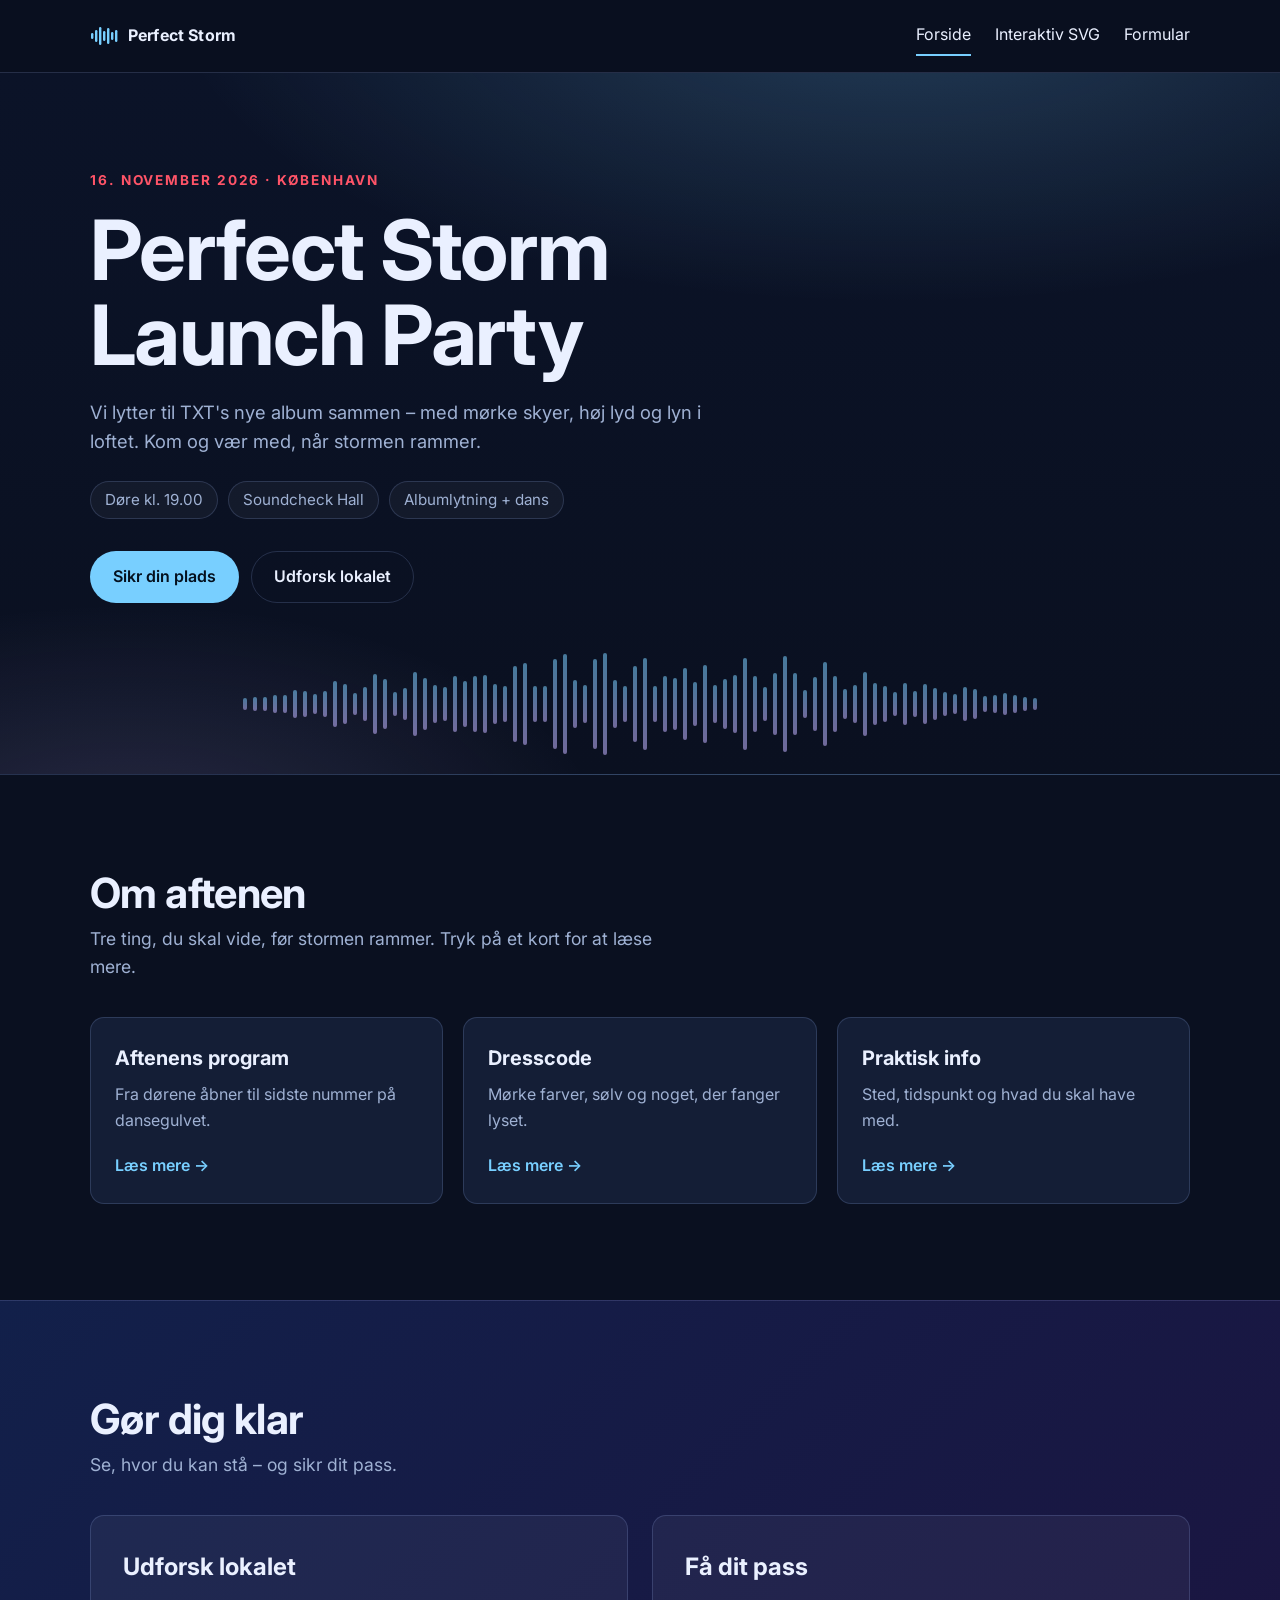
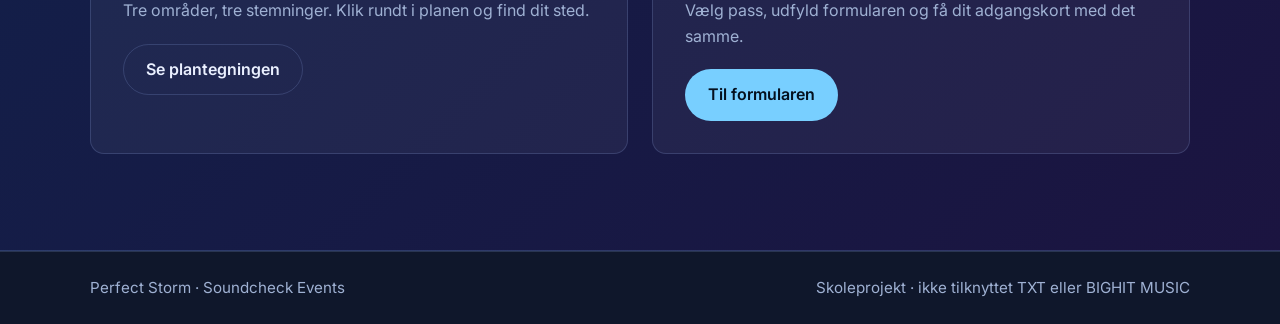
==== Main_file/index.html @ 6b2913b9 "Actual stuff" ====
<!doctype html>
<html lang="da">
  <head>
    <meta charset="utf-8" />
    <meta name="viewport" content="width=device-width, initial-scale=1" />
    <title>Forside | Perfect Storm Launch Party</title>
    <meta name="description" content="Launch party for TXT's nye album PERFECT STORM – med albumlytning, lys og dans." />
    <link rel="preconnect" href="https://fonts.googleapis.com" />
    <link rel="preconnect" href="https://fonts.gstatic.com" crossorigin />
    <link href="https://fonts.googleapis.com/css2?family=Inter:wght@400;500;600;700;800&display=swap" rel="stylesheet" />
    <link rel="stylesheet" href="css/style.css" />
    <script src="js/config.js" defer></script>
    <script src="js/components.js" defer></script>
    <script src="js/forside.js" defer></script>
  </head>
  <body data-page="forside">
    <div id="site-header"></div>

    <main id="main">
      <!-- Hero (fuld bredde) -->
      <section class="hero" aria-labelledby="hero-title">
        <div class="container hero-inner">
          <p class="eyebrow">16. november 2026 · København</p>
          <h1 id="hero-title">Perfect Storm<br />Launch Party</h1>
          <p class="lead">Vi lytter til TXT's nye album sammen – med mørke skyer, høj lyd og lyn i loftet. Kom og vær med, når stormen rammer.</p>
          <ul class="chips">
            <li>Døre kl. 19.00</li>
            <li>Soundcheck Hall</li>
            <li>Albumlytning + dans</li>
          </ul>
          <div class="hero-actions">
            <a class="btn btn-primary" href="formular.html">Sikr din plads</a>
            <a class="btn btn-ghost" href="svg.html">Udforsk lokalet</a>
          </div>
        </div>
        <div class="hero-wave" aria-hidden="true"></div>
      </section>

      <!-- Section med popup-artikler -->
      <section class="section" aria-labelledby="about-title">
        <div class="container">
          <div class="section-head">
            <h2 id="about-title">Om aftenen</h2>
            <p class="sub">Tre ting, du skal vide, før stormen rammer. Tryk på et kort for at læse mere.</p>
          </div>
          <div class="cards">
            <button class="card" type="button" data-popup="popup-program" aria-haspopup="dialog">
              <h3>Aftenens program</h3>
              <p>Fra dørene åbner til sidste nummer på dansegulvet.</p>
              <span class="more">Læs mere →</span>
            </button>
            <button class="card" type="button" data-popup="popup-dresscode" aria-haspopup="dialog">
              <h3>Dresscode</h3>
              <p>Mørke farver, sølv og noget, der fanger lyset.</p>
              <span class="more">Læs mere →</span>
            </button>
            <button class="card" type="button" data-popup="popup-praktisk" aria-haspopup="dialog">
              <h3>Praktisk info</h3>
              <p>Sted, tidspunkt og hvad du skal have med.</p>
              <span class="more">Læs mere →</span>
            </button>
          </div>
        </div>
      </section>

      <!-- Teaser til SVG og formular (fuld bredde) -->
      <section class="section band" aria-labelledby="teaser-title">
        <div class="container">
          <div class="section-head">
            <h2 id="teaser-title">Gør dig klar</h2>
            <p class="sub">Se, hvor du kan stå – og sikr dit pass.</p>
          </div>
          <div class="teasers">
            <article class="teaser">
              <h3>Udforsk lokalet</h3>
              <p>Tre områder, tre stemninger. Klik rundt i planen og find dit sted.</p>
              <a class="btn btn-ghost" href="svg.html">Se plantegningen</a>
            </article>
            <article class="teaser">
              <h3>Få dit pass</h3>
              <p>Vælg pass, udfyld formularen og få dit adgangskort med det samme.</p>
              <a class="btn btn-primary" href="formular.html">Til formularen</a>
            </article>
          </div>
        </div>
      </section>
    </main>

    <div id="site-footer"></div>

    <!-- Popup-artikler -->
    <dialog class="popup" id="popup-program" aria-labelledby="popup-program-title">
      <div class="popup-body">
        <button class="popup-close" type="button" data-close aria-label="Luk">×</button>
        <article>
          <p class="eyebrow">Artikel</p>
          <h2 id="popup-program-title">Aftenens program</h2>
          <p>Vi starter roligt og slutter med bas i brystkassen.</p>
          <ul class="timeline">
            <li><time>19.00</time><span>Dørene åbner. Velkomstdrik og billeder ved fotovæggen.</span></li>
            <li><time>20.00</time><span>Lyset går ned, og vi spiller hele albummet fra start til slut.</span></li>
            <li><time>21.15</time><span>Dansegulvet åbner med sange fra hele TXT-universet.</span></li>
            <li><time>23.00</time><span>Sidste nummer. Tak for i aften.</span></li>
          </ul>
        </article>
      </div>
    </dialog>

    <dialog class="popup" id="popup-dresscode" aria-labelledby="popup-dresscode-title">
      <div class="popup-body">
        <button class="popup-close" type="button" data-close aria-label="Luk">×</button>
        <article>
          <p class="eyebrow">Artikel</p>
          <h2 id="popup-dresscode-title">Dresscode: stormvejr</h2>
          <p>Der er ingen strenge regler, men aftenens stemning er mørk, blå og lidt uhyggelig-smuk.</p>
          <ul class="facts">
            <li>Farver: natblå, sort, sølv, lilla og hvide detaljer.</li>
            <li>Ting, der fanger lyset: glitter, metal, lak eller lyse stoffer.</li>
            <li>Fjer, vinger eller en glorie er meget velkomne.</li>
            <li>Vælg tøj og sko, du kan danse i.</li>
          </ul>
        </article>
      </div>
    </dialog>

    <dialog class="popup" id="popup-praktisk" aria-labelledby="popup-praktisk-title">
      <div class="popup-body">
        <button class="popup-close" type="button" data-close aria-label="Luk">×</button>
        <article>
          <p class="eyebrow">Artikel</p>
          <h2 id="popup-praktisk-title">Praktisk info</h2>
          <ul class="facts">
            <li><strong>Hvornår:</strong> 16. november 2026, døre kl. 19.00.</li>
            <li><strong>Hvor:</strong> Soundcheck Hall, København.</li>
            <li><strong>Adgang:</strong> Du skal bruge dit pass. Få det i <a class="text-link" href="formular.html">formularen</a>, og vis det på skærmen eller print det.</li>
            <li><strong>Gæster:</strong> Du kan tage op til tre venner med på samme pass.</li>
          </ul>
        </article>
      </div>
    </dialog>
  </body>
</html>
---- Main_file/css/style.css ----
/* Perfect Storm Launch Party – Tema 4
   Farver og mål ligger som variabler øverst, så du nemt kan ændre dem. */

:root {
  --bg: #0a1020;
  --bg-soft: #0f172b;
  --surface: #141e36;
  --surface-2: #1a2745;
  --line: rgba(160, 190, 255, 0.18);
  --text: #eaf0ff;
  --muted: #9fb1d3;
  --accent: #78cfff;
  --accent-ink: #04101e;
  --lilac: #c4b2ff;
  --red: #ff5468;
  --radius: 14px;
  --max: 1100px;
  --gutter: clamp(20px, 5vw, 40px);
  --font: "Inter", system-ui, -apple-system, "Segoe UI", Roboto, sans-serif;
}

*,
*::before,
*::after { box-sizing: border-box; }

[hidden] { display: none !important; }

html { scroll-behavior: smooth; }

body {
  margin: 0;
  min-height: 100vh;
  display: flex;
  flex-direction: column;
  background: var(--bg);
  color: var(--text);
  font-family: var(--font);
  line-height: 1.6;
  -webkit-font-smoothing: antialiased;
}

body:has(dialog[open]) { overflow: hidden; }

main { flex: 1; }
svg { display: block; }
a { color: inherit; }

:focus-visible {
  outline: 3px solid var(--lilac);
  outline-offset: 3px;
}

.container {
  width: min(100% - 2 * var(--gutter), var(--max));
  margin-inline: auto;
}

.skip-link {
  position: absolute;
  left: -999px;
  top: 8px;
  z-index: 100;
  padding: 8px 14px;
  border-radius: 8px;
  background: var(--accent);
  color: var(--accent-ink);
  font-weight: 600;
}
.skip-link:focus { left: 8px; }

/* ---------- Header ---------- */

.site-header {
  position: sticky;
  top: 0;
  z-index: 50;
  background: rgba(10, 16, 32, 0.86);
  backdrop-filter: blur(10px);
  -webkit-backdrop-filter: blur(10px);
  border-bottom: 1px solid var(--line);
}

.header-inner {
  display: flex;
  align-items: center;
  justify-content: space-between;
  gap: 16px;
  min-height: 72px;
}

.brand {
  display: flex;
  align-items: center;
  gap: 10px;
  font-weight: 700;
  letter-spacing: 0.01em;
  text-decoration: none;
}
.brand-mark { width: 28px; height: 20px; color: var(--accent); }

.site-nav ul {
  display: flex;
  gap: 24px;
  margin: 0;
  padding: 0;
  list-style: none;
}
.site-nav a {
  display: inline-block;
  padding: 6px 0;
  border-bottom: 2px solid transparent;
  text-decoration: none;
}
.site-nav a:hover { border-color: var(--line); }
.site-nav a[aria-current="page"] { border-color: var(--accent); }

.menu-btn {
  display: none;
  padding: 8px 16px;
  border: 1px solid var(--line);
  border-radius: 8px;
  background: var(--surface);
  color: var(--text);
  font: inherit;
  cursor: pointer;
}

@media (max-width: 720px) {
  .menu-btn { display: inline-flex; }
  .site-nav {
    display: none;
    position: absolute;
    top: 100%;
    left: 0;
    right: 0;
    padding: 8px var(--gutter) 16px;
    background: var(--bg-soft);
    border-bottom: 1px solid var(--line);
  }
  .site-header[data-open="true"] .site-nav { display: block; }
  .site-nav ul { flex-direction: column; gap: 0; }
  .site-nav a { display: block; padding: 12px 0; }
}

/* ---------- Footer ---------- */

.site-footer {
  padding-block: 24px;
  border-top: 1px solid var(--line);
  background: var(--bg-soft);
  color: var(--muted);
  font-size: 0.95rem;
}
.footer-inner {
  display: flex;
  flex-wrap: wrap;
  justify-content: space-between;
  gap: 8px 24px;
}

/* ---------- Knapper ---------- */

.btn {
  display: inline-flex;
  align-items: center;
  gap: 8px;
  padding: 12px 22px;
  border: 1px solid transparent;
  border-radius: 999px;
  font: inherit;
  font-weight: 600;
  text-decoration: none;
  cursor: pointer;
  transition: transform 0.15s, background 0.15s;
}
.btn-primary { background: var(--accent); color: var(--accent-ink); }
.btn-primary:hover { background: #9fdcff; transform: translateY(-1px); }
.btn-ghost { border-color: var(--line); background: transparent; color: var(--text); }
.btn-ghost:hover { background: rgba(255, 255, 255, 0.06); }

.text-link {
  color: var(--accent);
  font-weight: 600;
  text-decoration: none;
  border-bottom: 1px solid transparent;
}
.text-link:hover { border-color: currentColor; }

.eyebrow {
  margin: 0 0 16px;
  color: var(--red);
  font-size: 0.85rem;
  font-weight: 700;
  letter-spacing: 0.14em;
  text-transform: uppercase;
}

/* ---------- Hero (fuld bredde) ---------- */

.hero {
  position: relative;
  display: grid;
  align-items: center;
  min-height: min(78vh, 720px);
  overflow: hidden;
  border-bottom: 1px solid var(--line);
  background:
    radial-gradient(1200px 500px at 70% -10%, rgba(120, 207, 255, 0.22), transparent 60%),
    radial-gradient(800px 400px at 10% 110%, rgba(196, 178, 255, 0.16), transparent 60%),
    linear-gradient(180deg, #0b1328 0%, #0a1020 100%);
}
.hero-inner { position: relative; z-index: 1; padding-block: 96px 170px; }
.hero h1 {
  margin: 0 0 20px;
  font-size: clamp(2.6rem, 7vw, 5.2rem);
  line-height: 1.02;
  letter-spacing: -0.02em;
}
.hero .lead {
  max-width: 52ch;
  margin: 0 0 24px;
  color: var(--muted);
  font-size: 1.15rem;
}
.chips {
  display: flex;
  flex-wrap: wrap;
  gap: 10px;
  margin: 0 0 32px;
  padding: 0;
  list-style: none;
}
.chips li {
  padding: 6px 14px;
  border: 1px solid var(--line);
  border-radius: 999px;
  background: rgba(255, 255, 255, 0.04);
  color: var(--muted);
  font-size: 0.95rem;
}
.hero-actions { display: flex; flex-wrap: wrap; gap: 12px; }

.hero-wave {
  position: absolute;
  inset: auto 0 0 0;
  height: 140px;
  display: flex;
  align-items: center;
  justify-content: center;
  gap: 6px;
  overflow: hidden;
  opacity: 0.55;
  -webkit-mask-image: linear-gradient(90deg, transparent, #000 20%, #000 80%, transparent);
  mask-image: linear-gradient(90deg, transparent, #000 20%, #000 80%, transparent);
}
.hero-wave span {
  flex: none;
  width: 4px;
  height: var(--h);
  border-radius: 4px;
  background: linear-gradient(180deg, var(--accent), var(--lilac));
  animation: pulse 2.4s ease-in-out infinite;
  animation-delay: var(--d);
}
@keyframes pulse {
  0%, 100% { transform: scaleY(0.55); }
  50% { transform: scaleY(1); }
}

@media (prefers-reduced-motion: reduce) {
  html { scroll-behavior: auto; }
  .hero-wave span { animation: none; }
  .btn, .card { transition: none; }
}

/* ---------- Sektioner og kort ---------- */

.section { padding-block: clamp(56px, 9vw, 96px); }
.section-head { max-width: 60ch; margin-bottom: 36px; }
.section h2 {
  margin: 0 0 8px;
  font-size: clamp(1.8rem, 4vw, 2.6rem);
  line-height: 1.1;
  letter-spacing: -0.015em;
}
.section .sub { margin: 0; color: var(--muted); font-size: 1.1rem; }

.cards {
  display: grid;
  grid-template-columns: repeat(auto-fit, minmax(240px, 1fr));
  gap: 20px;
}
.card {
  display: flex;
  flex-direction: column;
  gap: 8px;
  padding: 24px;
  border: 1px solid var(--line);
  border-radius: var(--radius);
  background: var(--surface);
  color: inherit;
  font: inherit;
  text-align: left;
  cursor: pointer;
  transition: border-color 0.2s, transform 0.2s, background 0.2s;
}
.card:hover { border-color: var(--accent); background: var(--surface-2); transform: translateY(-3px); }
.card h3 { margin: 0; font-size: 1.25rem; }
.card p { margin: 0; color: var(--muted); }
.card .more { margin-top: auto; padding-top: 12px; color: var(--accent); font-weight: 600; }

.band {
  border-block: 1px solid var(--line);
  background: linear-gradient(135deg, #12204a, #1b1440);
}
.teasers {
  display: grid;
  grid-template-columns: repeat(auto-fit, minmax(280px, 1fr));
  gap: 24px;
}
.teaser {
  display: flex;
  flex-direction: column;
  align-items: flex-start;
  gap: 12px;
  padding: 32px;
  border: 1px solid var(--line);
  border-radius: var(--radius);
  background: rgba(255, 255, 255, 0.05);
}
.teaser h3 { margin: 0; font-size: 1.5rem; }
.teaser p { margin: 0 0 8px; color: var(--muted); }

/* ---------- Popup-artikler ---------- */

dialog.popup {
  width: min(640px, calc(100% - 32px));
  max-height: min(86vh, 760px);
  padding: 0;
  overflow: auto;
  border: 1px solid var(--line);
  border-radius: 18px;
  background: var(--surface);
  color: var(--text);
  box-shadow: 0 30px 80px rgba(0, 0, 0, 0.6);
}
dialog.popup::backdrop {
  background: rgba(3, 7, 18, 0.7);
  backdrop-filter: blur(4px);
}
.popup-body { position: relative; padding: clamp(24px, 5vw, 40px); }
.popup-body h2 { margin: 0 0 12px; font-size: 1.9rem; line-height: 1.15; }
.popup-body p { color: var(--muted); }
.popup-close {
  position: absolute;
  top: 14px;
  right: 14px;
  width: 40px;
  height: 40px;
  border: 1px solid var(--line);
  border-radius: 50%;
  background: var(--bg-soft);
  color: var(--text);
  font-size: 1.4rem;
  line-height: 1;
  cursor: pointer;
}
.popup-close:hover { border-color: var(--accent); }

.timeline { display: grid; gap: 12px; margin: 20px 0 0; padding: 0; list-style: none; }
.timeline li { display: grid; grid-template-columns: 72px 1fr; gap: 12px; }
.timeline time { color: var(--accent); font-weight: 700; }
.facts { margin: 16px 0 0; padding-left: 20px; color: var(--muted); }
.facts li { margin-bottom: 6px; }

/* ---------- Undersider ---------- */

.page { padding-block: 56px 96px; }
.page h1 { margin: 0 0 12px; font-size: clamp(2rem, 5vw, 3rem); letter-spacing: -0.02em; }
.page .intro { max-width: 60ch; margin: 0; color: var(--muted); }

.split {
  display: grid;
  grid-template-columns: minmax(0, 1fr) minmax(0, 1.5fr);
  gap: 48px;
  align-items: start;
}
@media (max-width: 860px) { .split { grid-template-columns: 1fr; gap: 28px; } }

/* ---------- Interaktiv SVG ---------- */

.explore {
  display: grid;
  grid-template-columns: minmax(0, 2fr) minmax(0, 1fr);
  gap: 32px;
  align-items: start;
  margin-top: 32px;
}
@media (max-width: 900px) { .explore { grid-template-columns: 1fr; } }

.svg-panel {
  padding: 16px;
  border: 1px solid var(--line);
  border-radius: var(--radius);
  background: var(--bg-soft);
}
.svg-panel svg { width: 100%; height: auto; }
.map-hint { margin: 12px 4px 0; color: var(--muted); font-size: 0.95rem; }

.room { fill: rgba(255, 255, 255, 0.03); stroke: var(--line); stroke-width: 2; }
.decor { fill: none; stroke: rgba(160, 190, 255, 0.35); stroke-width: 1.5; }
.decor-label { fill: var(--muted); font: 500 13px var(--font); }

.zone { cursor: pointer; outline: none; }
.zone .shape {
  fill: rgba(120, 207, 255, 0.1);
  stroke: rgba(120, 207, 255, 0.55);
  stroke-width: 2;
  transition: fill 0.2s, stroke 0.2s, stroke-width 0.2s;
}
.zone .ring {
  fill: none;
  stroke: rgba(160, 190, 255, 0.3);
  stroke-dasharray: 6 8;
  pointer-events: none;
}
.zone text { fill: var(--text); font: 700 18px var(--font); pointer-events: none; }
.zone .zone-sub { fill: var(--muted); font-weight: 400; font-size: 13px; }
.zone:hover .shape,
.zone.is-hover .shape { fill: rgba(120, 207, 255, 0.25); }
.zone.is-active .shape { fill: rgba(255, 84, 104, 0.28); stroke: var(--red); stroke-width: 3; }
.zone:focus-visible .shape { stroke: var(--lilac); stroke-width: 4; }

.accordion {
  padding: 20px;
  border: 1px solid var(--line);
  border-radius: var(--radius);
  background: var(--surface);
}
.accordion > h2 { margin: 0 0 12px; font-size: 1.5rem; }
.acc-item {
  margin-top: 10px;
  overflow: hidden;
  border: 1px solid var(--line);
  border-radius: 10px;
  background: var(--bg-soft);
}
.acc-item.is-open,
.acc-item.is-hover { border-color: var(--accent); }
.acc-head { margin: 0; font-size: 1rem; }
.acc-btn {
  display: flex;
  align-items: center;
  justify-content: space-between;
  gap: 12px;
  width: 100%;
  padding: 16px 18px;
  border: 0;
  background: none;
  color: inherit;
  font: inherit;
  font-weight: 700;
  text-align: left;
  cursor: pointer;
}
.acc-btn::after { content: "+"; color: var(--accent); font-size: 1.4rem; line-height: 1; }
.acc-btn[aria-expanded="true"]::after { content: "–"; }
.acc-panel { padding: 0 18px 18px; color: var(--muted); }
.acc-panel p { margin: 0 0 12px; }

/* ---------- Formular ---------- */

.form-card {
  padding: clamp(20px, 4vw, 32px);
  border: 1px solid var(--line);
  border-radius: var(--radius);
  background: var(--surface);
}
.field { display: grid; gap: 6px; margin-bottom: 20px; }
label, legend { font-weight: 600; }
legend { padding: 0; }
input[type="text"],
input[type="email"],
select {
  width: 100%;
  padding: 12px 14px;
  border: 1px solid var(--line);
  border-radius: 10px;
  background: var(--bg-soft);
  color: var(--text);
  font: inherit;
}
input[aria-invalid="true"] { border-color: var(--red); }
input:focus-visible,
select:focus-visible { outline: 3px solid var(--lilac); outline-offset: 1px; }

fieldset { margin: 0 0 20px; padding: 0; border: 0; }
.pass-options { display: grid; gap: 10px; margin-top: 8px; }
.pass-option { position: relative; display: block; font-weight: 400; }
.pass-option input { position: absolute; inset: 0; margin: 0; opacity: 0; cursor: pointer; }
.pass-box {
  display: block;
  padding: 14px 16px;
  border: 1px solid var(--line);
  border-radius: 12px;
  background: var(--bg-soft);
  transition: border-color 0.2s, background 0.2s;
}
.pass-box strong { display: block; }
.pass-box small { color: var(--muted); font-size: 0.95rem; }
.pass-option:hover .pass-box { border-color: rgba(120, 207, 255, 0.5); }
.pass-option input:checked + .pass-box { border-color: var(--accent); background: rgba(120, 207, 255, 0.1); }
.pass-option input:focus-visible + .pass-box { outline: 3px solid var(--lilac); outline-offset: 2px; }

.error { min-height: 1.2em; margin: 0; color: #ff9aa6; font-size: 0.9rem; }
.form-note { margin: 16px 0 0; color: var(--muted); font-size: 0.9rem; }

/* ---------- Opsamling: passet ---------- */

.ticket {
  position: relative;
  display: grid;
  grid-template-columns: 1fr 200px;
  overflow: hidden;
  border: 1px solid var(--line);
  border-radius: 20px;
  background: linear-gradient(135deg, #15244d, #1d1546);
}
.ticket::before,
.ticket::after {
  content: "";
  position: absolute;
  right: 188px;
  width: 24px;
  height: 24px;
  border-radius: 50%;
  background: var(--bg);
}
.ticket::before { top: -12px; }
.ticket::after { bottom: -12px; }
.ticket-main { padding: 32px; }
.ticket-title { margin: 0 0 20px; font-size: 1.8rem; line-height: 1.15; letter-spacing: -0.01em; }
.ticket-details { display: grid; grid-template-columns: repeat(2, minmax(0, 1fr)); gap: 16px 20px; margin: 0; }
.ticket-details dt { color: var(--muted); font-size: 0.8rem; letter-spacing: 0.08em; text-transform: uppercase; }
.ticket-details dd { margin: 0; font-weight: 600; overflow-wrap: anywhere; }
.ticket-stub {
  display: flex;
  flex-direction: column;
  align-items: center;
  justify-content: center;
  gap: 12px;
  padding: 24px;
  border-left: 2px dashed var(--line);
  background: rgba(0, 0, 0, 0.18);
}
.barcode { width: 100%; height: auto; color: var(--text); }
.ticket-code { font-family: ui-monospace, SFMono-Regular, Menlo, monospace; font-size: 0.95rem; letter-spacing: 0.08em; }
.ticket-actions { display: flex; flex-wrap: wrap; gap: 12px; margin-top: 24px; }

@media (max-width: 640px) {
  .ticket { grid-template-columns: 1fr; }
  .ticket::before, .ticket::after { display: none; }
  .ticket-stub { border-left: 0; border-top: 2px dashed var(--line); }
  .ticket-details { grid-template-columns: 1fr; }
}

.empty-state {
  padding: 28px;
  border: 1px dashed var(--line);
  border-radius: var(--radius);
  background: var(--surface);
}
.empty-state h2 { margin: 0 0 8px; }
.empty-state p { margin: 0 0 16px; color: var(--muted); }

/* ---------- Print ---------- */

@media print {
  :root { --bg: #fff; --text: #000; --muted: #333; --line: #000; }
  .site-header, .site-footer, .no-print, .skip-link { display: none !important; }
  body { background: #fff; color: #000; }
  .ticket { background: #fff; border-color: #000; }
  .ticket::before, .ticket::after { background: #fff; }
  .ticket-stub { background: #fff; }
}
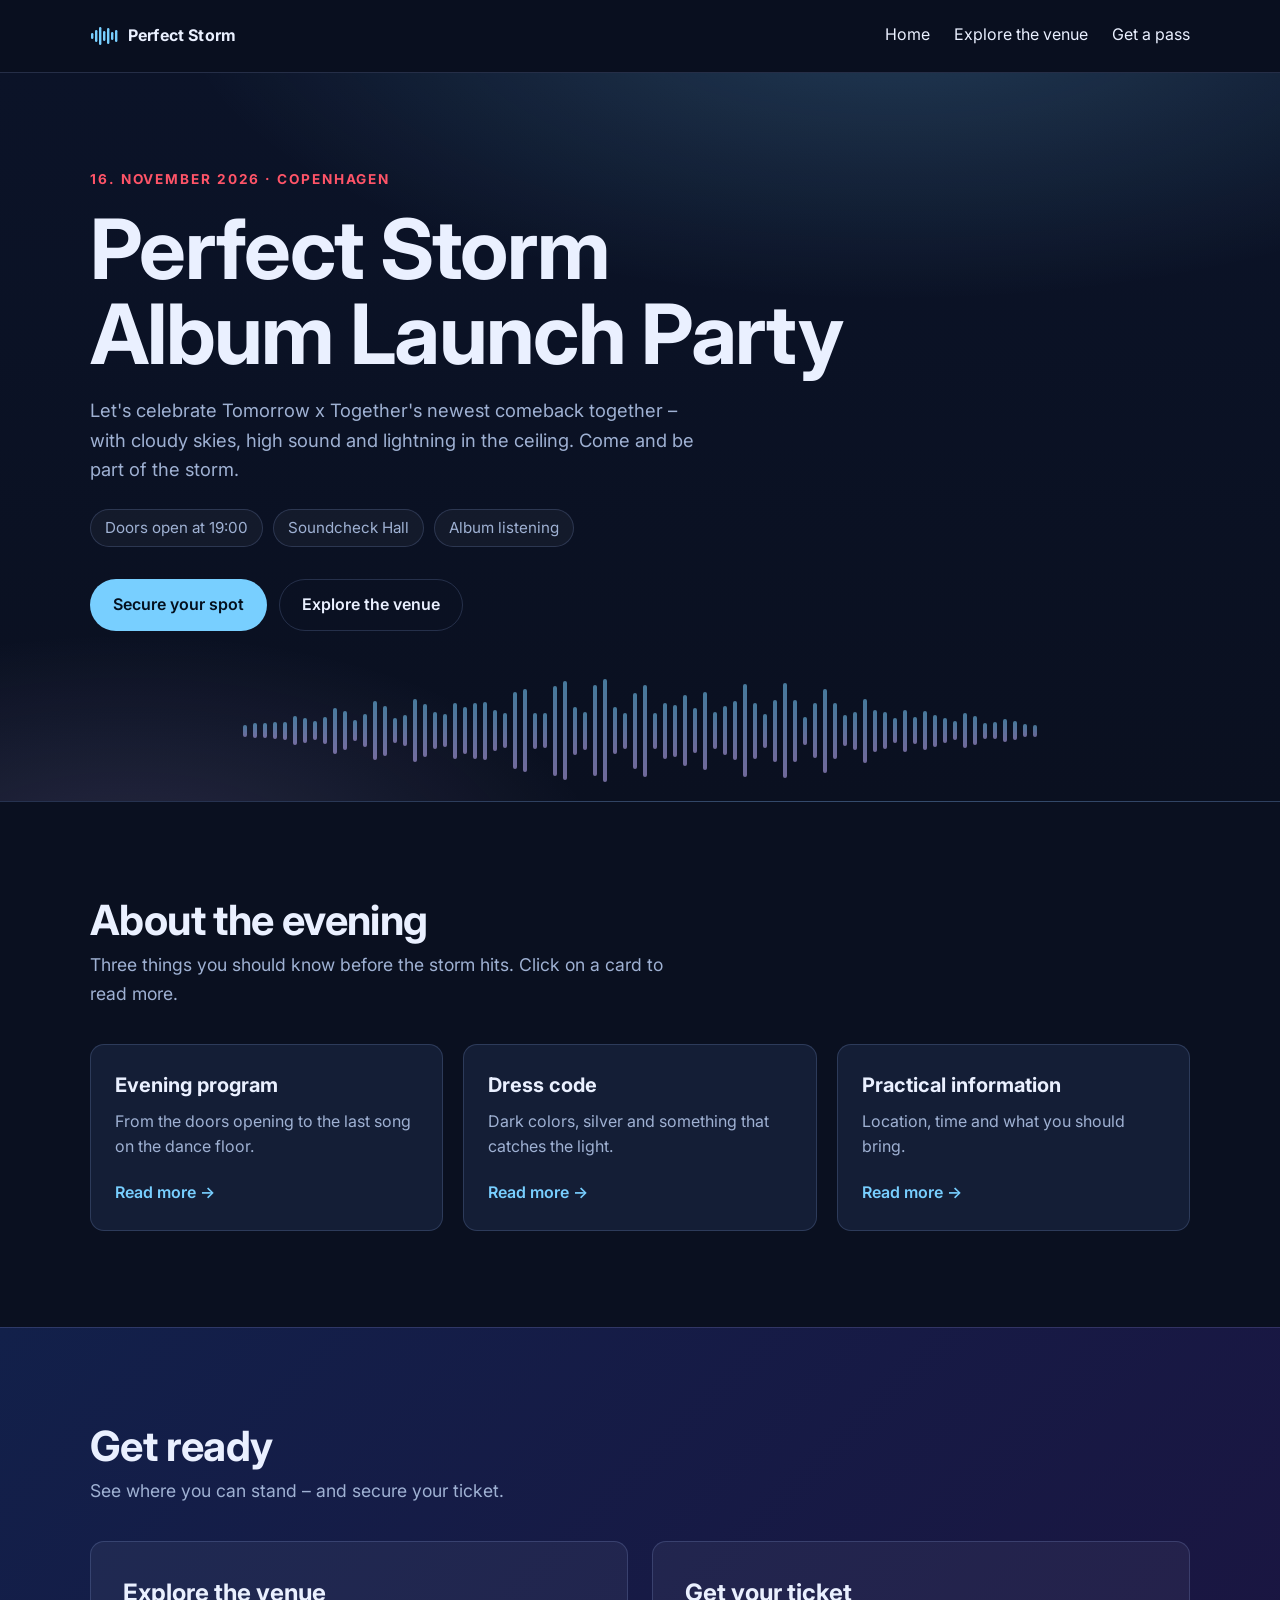
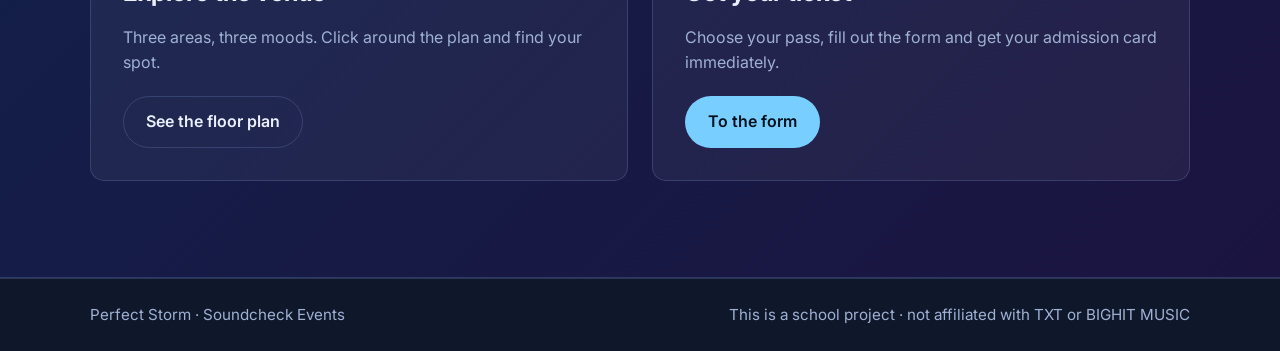
==== commit 7521293f: "Change to english text" ====
--- a/Main_file/index.html
+++ b/Main_file/index.html
@@ -1,9 +1,9 @@
 <!doctype html>
-<html lang="da">
+<html lang="en">
   <head>
     <meta charset="utf-8" />
     <meta name="viewport" content="width=device-width, initial-scale=1" />
-    <title>Forside | Perfect Storm Launch Party</title>
+    <title>Home | Perfect Storm Launch Party</title>
     <meta name="description" content="Launch party for TXT's nye album PERFECT STORM – med albumlytning, lys og dans." />
     <link rel="preconnect" href="https://fonts.googleapis.com" />
     <link rel="preconnect" href="https://fonts.gstatic.com" crossorigin />
@@ -17,69 +17,69 @@
     <div id="site-header"></div>
 
     <main id="main">
-      <!-- Hero (fuld bredde) -->
+      <!-- Hero -->
       <section class="hero" aria-labelledby="hero-title">
         <div class="container hero-inner">
-          <p class="eyebrow">16. november 2026 · København</p>
-          <h1 id="hero-title">Perfect Storm<br />Launch Party</h1>
-          <p class="lead">Vi lytter til TXT's nye album sammen – med mørke skyer, høj lyd og lyn i loftet. Kom og vær med, når stormen rammer.</p>
+          <p class="eyebrow">16. november 2026 · Copenhagen</p>
+          <h1 id="hero-title">Perfect Storm<br />Album Launch Party</h1>
+          <p class="lead">Let's celebrate Tomorrow x Together's newest comeback together – with cloudy skies, high sound and lightning in the ceiling. Come and be part of the storm.</p>
           <ul class="chips">
-            <li>Døre kl. 19.00</li>
+            <li>Doors open at 19:00</li>
             <li>Soundcheck Hall</li>
-            <li>Albumlytning + dans</li>
+            <li>Album listening</li>
           </ul>
           <div class="hero-actions">
-            <a class="btn btn-primary" href="formular.html">Sikr din plads</a>
-            <a class="btn btn-ghost" href="svg.html">Udforsk lokalet</a>
+            <a class="btn btn-primary" href="formular.html">Secure your spot</a>
+            <a class="btn btn-ghost" href="svg.html">Explore the venue</a>
           </div>
         </div>
         <div class="hero-wave" aria-hidden="true"></div>
       </section>
 
-      <!-- Section med popup-artikler -->
+      <!-- Section with popup-articles -->
       <section class="section" aria-labelledby="about-title">
         <div class="container">
           <div class="section-head">
-            <h2 id="about-title">Om aftenen</h2>
-            <p class="sub">Tre ting, du skal vide, før stormen rammer. Tryk på et kort for at læse mere.</p>
+            <h2 id="about-title">About the evening</h2>
+            <p class="sub">Three things you should know before the storm hits. Click on a card to read more.</p>
           </div>
           <div class="cards">
             <button class="card" type="button" data-popup="popup-program" aria-haspopup="dialog">
-              <h3>Aftenens program</h3>
-              <p>Fra dørene åbner til sidste nummer på dansegulvet.</p>
-              <span class="more">Læs mere →</span>
+              <h3>Evening program</h3>
+              <p>From the doors opening to the last song on the dance floor.</p>
+              <span class="more">Read more →</span>
             </button>
             <button class="card" type="button" data-popup="popup-dresscode" aria-haspopup="dialog">
-              <h3>Dresscode</h3>
-              <p>Mørke farver, sølv og noget, der fanger lyset.</p>
-              <span class="more">Læs mere →</span>
+              <h3>Dress code</h3>
+              <p>Dark colors, silver and something that catches the light.</p>
+              <span class="more">Read more →</span>
             </button>
             <button class="card" type="button" data-popup="popup-praktisk" aria-haspopup="dialog">
-              <h3>Praktisk info</h3>
-              <p>Sted, tidspunkt og hvad du skal have med.</p>
-              <span class="more">Læs mere →</span>
+              <h3>Practical information</h3>
+              <p>Location, time and what you should bring.</p>
+              <span class="more">Read more →</span>
             </button>
           </div>
         </div>
       </section>
 
-      <!-- Teaser til SVG og formular (fuld bredde) -->
+      <!-- Teaser for the SVG -->
       <section class="section band" aria-labelledby="teaser-title">
         <div class="container">
           <div class="section-head">
-            <h2 id="teaser-title">Gør dig klar</h2>
-            <p class="sub">Se, hvor du kan stå – og sikr dit pass.</p>
+            <h2 id="teaser-title">Get ready</h2>
+            <p class="sub">See where you can stand – and secure your ticket.</p>
           </div>
           <div class="teasers">
             <article class="teaser">
-              <h3>Udforsk lokalet</h3>
-              <p>Tre områder, tre stemninger. Klik rundt i planen og find dit sted.</p>
-              <a class="btn btn-ghost" href="svg.html">Se plantegningen</a>
+              <h3>Explore the venue</h3>
+              <p>Three areas, three moods. Click around the plan and find your spot.</p>
+              <a class="btn btn-ghost" href="svg.html">See the floor plan</a>
             </article>
             <article class="teaser">
-              <h3>Få dit pass</h3>
-              <p>Vælg pass, udfyld formularen og få dit adgangskort med det samme.</p>
-              <a class="btn btn-primary" href="formular.html">Til formularen</a>
+              <h3>Get your ticket</h3>
+              <p>Choose your pass, fill out the form and get your admission card immediately.</p>
+              <a class="btn btn-primary" href="formular.html">To the form</a>
             </article>
           </div>
         </div>
@@ -88,19 +88,19 @@
 
     <div id="site-footer"></div>
 
-    <!-- Popup-artikler -->
+    <!-- Popup -->
     <dialog class="popup" id="popup-program" aria-labelledby="popup-program-title">
       <div class="popup-body">
-        <button class="popup-close" type="button" data-close aria-label="Luk">×</button>
+        <button class="popup-close" type="button" data-close aria-label="Close">×</button>
         <article>
-          <p class="eyebrow">Artikel</p>
-          <h2 id="popup-program-title">Aftenens program</h2>
-          <p>Vi starter roligt og slutter med bas i brystkassen.</p>
+          <p class="eyebrow">Article</p>
+          <h2 id="popup-program-title">Evening program</h2>
+          <p>We start gently and end with bass in the chest.</p>
           <ul class="timeline">
-            <li><time>19.00</time><span>Dørene åbner. Velkomstdrik og billeder ved fotovæggen.</span></li>
-            <li><time>20.00</time><span>Lyset går ned, og vi spiller hele albummet fra start til slut.</span></li>
-            <li><time>21.15</time><span>Dansegulvet åbner med sange fra hele TXT-universet.</span></li>
-            <li><time>23.00</time><span>Sidste nummer. Tak for i aften.</span></li>
+            <li><time>19.00</time><span>The doors open. Welcome drink and pictures by the photo wall.</span></li>
+            <li><time>20.00</time><span>The lights go down, and we play the entire album from start to finish.</span></li>
+            <li><time>21.15</time><span>The dance floor opens with songs from the entire TXT universe.</span></li>
+            <li><time>23.00</time><span>The last song. Thank you for tonight.</span></li>
           </ul>
         </article>
       </div>
@@ -108,16 +108,16 @@
 
     <dialog class="popup" id="popup-dresscode" aria-labelledby="popup-dresscode-title">
       <div class="popup-body">
-        <button class="popup-close" type="button" data-close aria-label="Luk">×</button>
+        <button class="popup-close" type="button" data-close aria-label="Close">×</button>
         <article>
-          <p class="eyebrow">Artikel</p>
-          <h2 id="popup-dresscode-title">Dresscode: stormvejr</h2>
-          <p>Der er ingen strenge regler, men aftenens stemning er mørk, blå og lidt uhyggelig-smuk.</p>
+          <p class="eyebrow">Article</p>
+          <h2 id="popup-dresscode-title">Dresscode: Stormy</h2>
+          <p>There are no strict rules, but the evening's atmosphere is dark, blue and slightly eerie.</p>
           <ul class="facts">
-            <li>Farver: natblå, sort, sølv, lilla og hvide detaljer.</li>
-            <li>Ting, der fanger lyset: glitter, metal, lak eller lyse stoffer.</li>
-            <li>Fjer, vinger eller en glorie er meget velkomne.</li>
-            <li>Vælg tøj og sko, du kan danse i.</li>
+            <li>Colors: midnight blue, black, silver, purple and white details.</li>
+            <li>Things that catch the light: glitter, metal, lacquer or light fabrics.</li>
+            <li>Feathers, wings or a tiara are very welcome.</li>
+            <li>Choose clothes and shoes you can dance in.</li>
           </ul>
         </article>
       </div>
@@ -125,15 +125,15 @@
 
     <dialog class="popup" id="popup-praktisk" aria-labelledby="popup-praktisk-title">
       <div class="popup-body">
-        <button class="popup-close" type="button" data-close aria-label="Luk">×</button>
+        <button class="popup-close" type="button" data-close aria-label="Close">×</button>
         <article>
-          <p class="eyebrow">Artikel</p>
-          <h2 id="popup-praktisk-title">Praktisk info</h2>
+          <p class="eyebrow">Article</p>
+          <h2 id="popup-praktisk-title">Practical information</h2>
           <ul class="facts">
-            <li><strong>Hvornår:</strong> 16. november 2026, døre kl. 19.00.</li>
-            <li><strong>Hvor:</strong> Soundcheck Hall, København.</li>
-            <li><strong>Adgang:</strong> Du skal bruge dit pass. Få det i <a class="text-link" href="formular.html">formularen</a>, og vis det på skærmen eller print det.</li>
-            <li><strong>Gæster:</strong> Du kan tage op til tre venner med på samme pass.</li>
+            <li><strong>When:</strong> November 16, 2026, doors open at 7:00 PM.</li>
+            <li><strong>Where:</strong> Soundcheck Hall, Copenhagen.</li>
+            <li><strong>Admission:</strong> You need to use your ticket. Get it from the <a class="text-link" href="formular.html">form</a>, and show it on the screen or print it.</li>
+            <li><strong>Guests:</strong> You can bring up to three friends with you on the same ticket.</li>
           </ul>
         </article>
       </div>
--- a/Main_file/css/style.css
+++ b/Main_file/css/style.css
@@ -1,6 +1,6 @@
 /* Perfect Storm Launch Party – Tema 4
-   Farver og mål ligger som variabler øverst, så du nemt kan ændre dem. */
-
+  
+   CSS-styling til webstedet. */  
 :root {
   --bg: #0a1020;
   --bg-soft: #0f172b;
@@ -158,7 +158,7 @@
   gap: 8px 24px;
 }
 
-/* ---------- Knapper ---------- */
+/* ---------- Buttons ---------- */
 
 .btn {
   display: inline-flex;
@@ -195,7 +195,7 @@
   text-transform: uppercase;
 }
 
-/* ---------- Hero (fuld bredde) ---------- */
+/* ---------- Hero full width ---------- */
 
 .hero {
   position: relative;
@@ -273,7 +273,7 @@
   .btn, .card { transition: none; }
 }
 
-/* ---------- Sektioner og kort ---------- */
+/* ---------- Sections and Cards ---------- */
 
 .section { padding-block: clamp(56px, 9vw, 96px); }
 .section-head { max-width: 60ch; margin-bottom: 36px; }
@@ -331,7 +331,7 @@
 .teaser h3 { margin: 0; font-size: 1.5rem; }
 .teaser p { margin: 0 0 8px; color: var(--muted); }
 
-/* ---------- Popup-artikler ---------- */
+/* ---------- Popup Articles ---------- */
 
 dialog.popup {
   width: min(640px, calc(100% - 32px));
@@ -373,7 +373,7 @@
 .facts { margin: 16px 0 0; padding-left: 20px; color: var(--muted); }
 .facts li { margin-bottom: 6px; }
 
-/* ---------- Undersider ---------- */
+/* ---------- Underpages ---------- */
 
 .page { padding-block: 56px 96px; }
 .page h1 { margin: 0 0 12px; font-size: clamp(2rem, 5vw, 3rem); letter-spacing: -0.02em; }
@@ -387,7 +387,7 @@
 }
 @media (max-width: 860px) { .split { grid-template-columns: 1fr; gap: 28px; } }
 
-/* ---------- Interaktiv SVG ---------- */
+/* ---------- Interactive SVG ---------- */
 
 .explore {
   display: grid;
